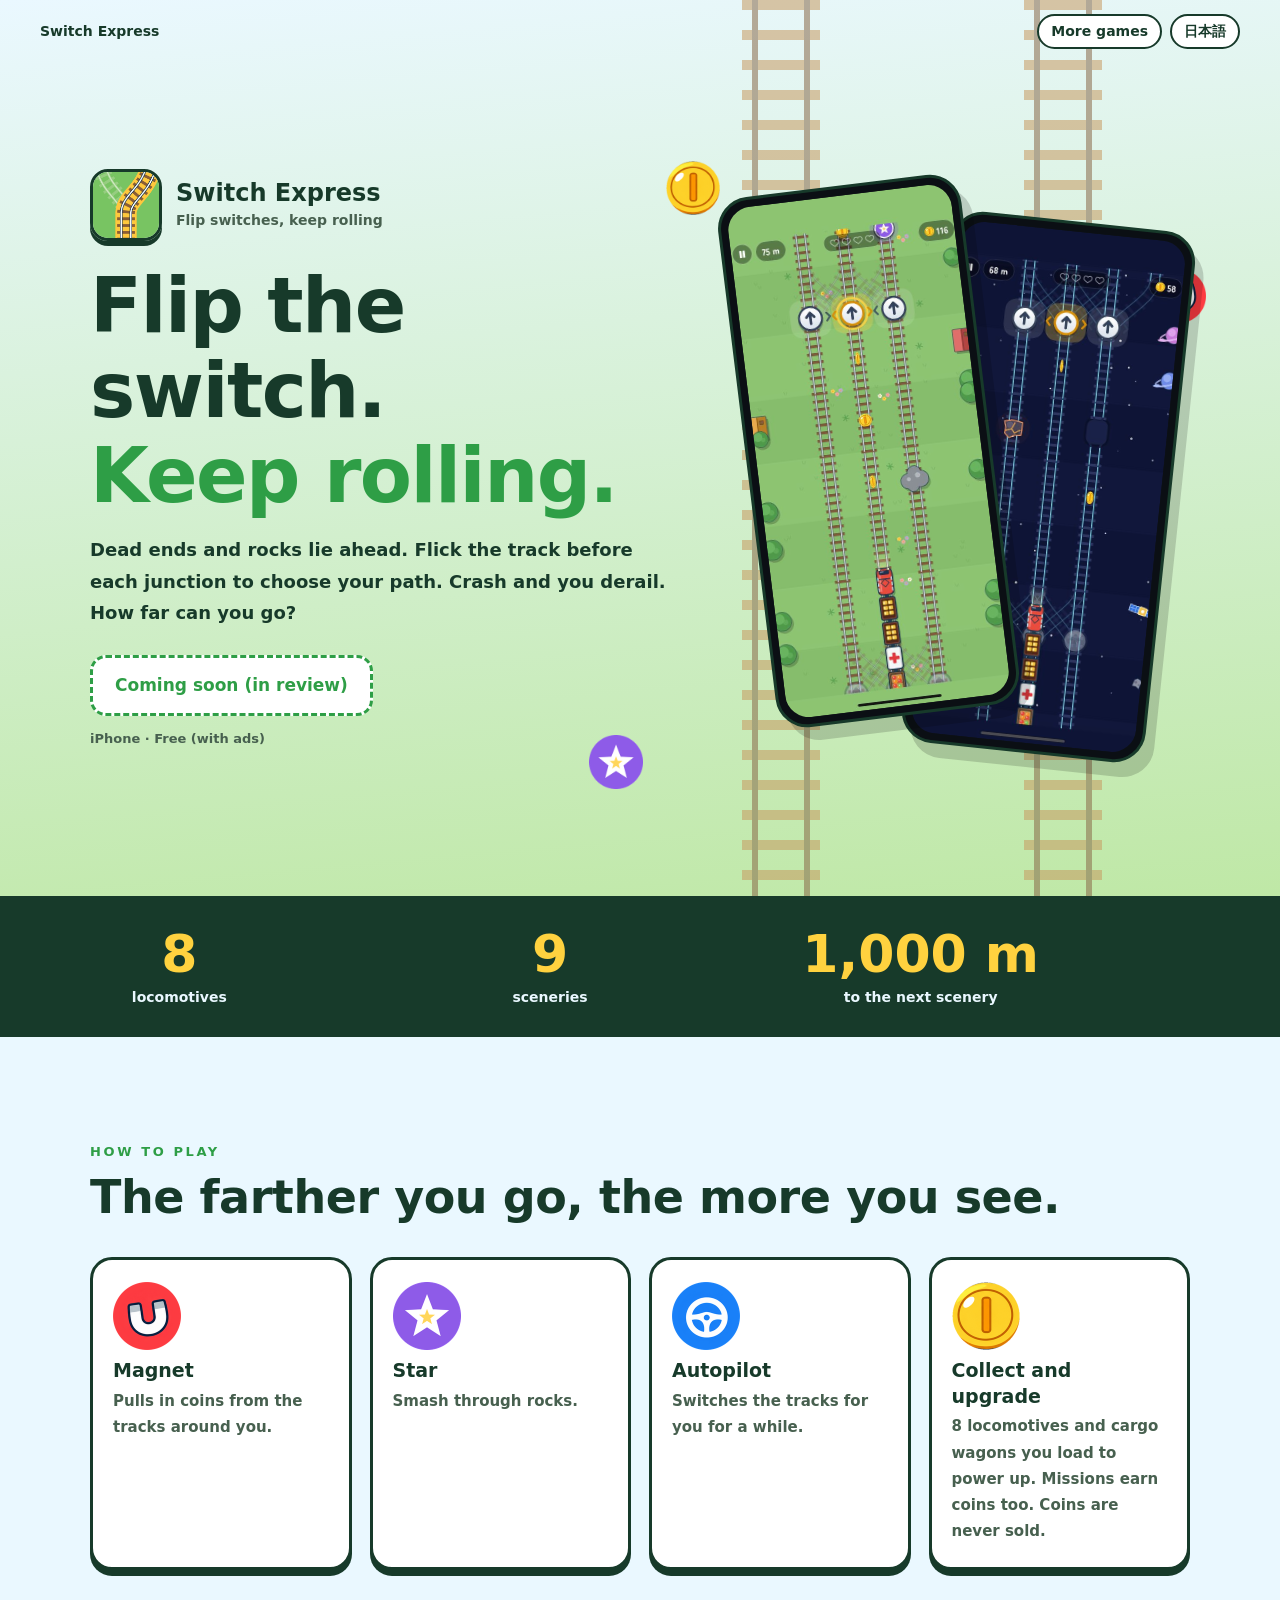
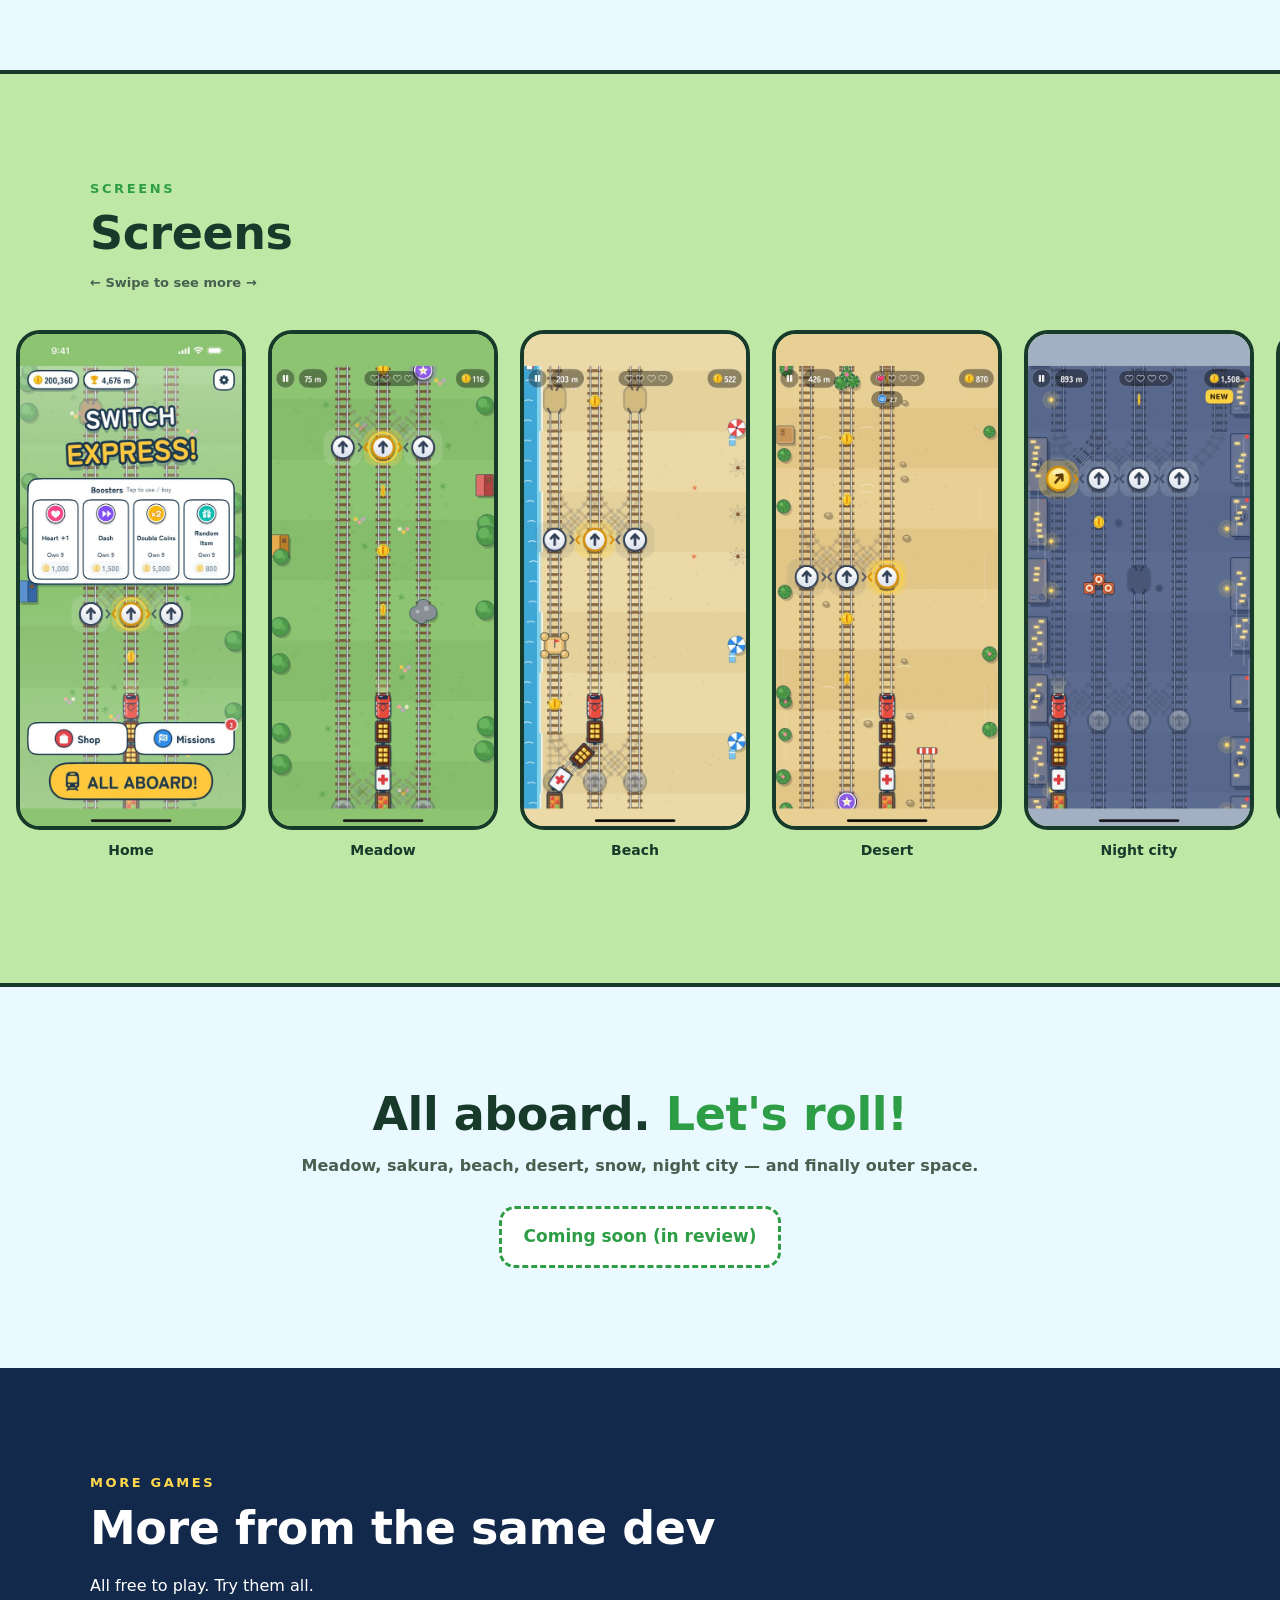
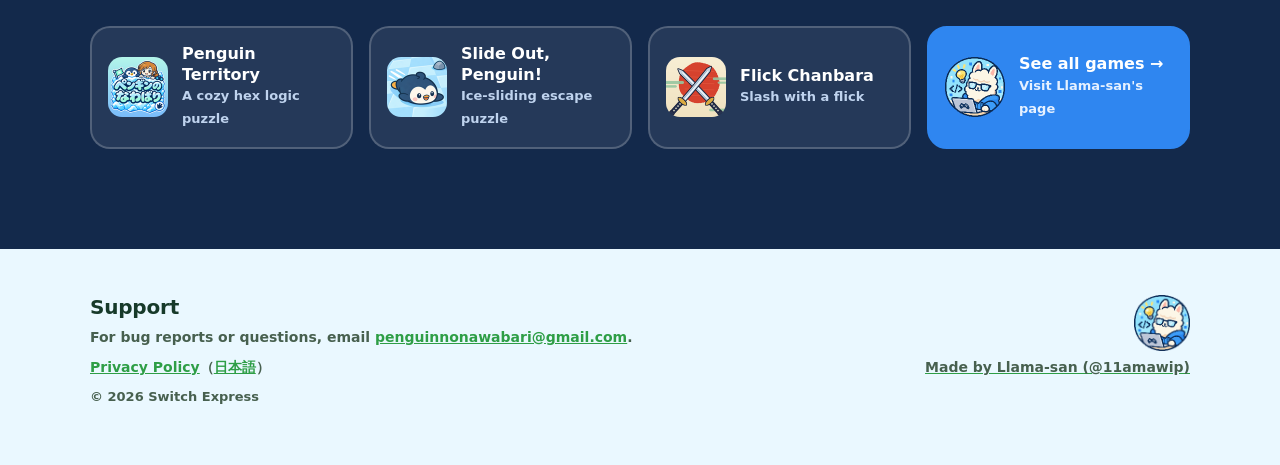
==== en/index.html @ 6a115742 "紹介ページを作り直す（日英・画面ギャラリー・同じ作者のゲーム・X 用カード画像） Co-Authored-By: Claude Opus 5.5 <noreply@anthropic.com>" ====
<!doctype html>
<html lang="en">
<head>
<meta charset="utf-8">
<meta name="viewport" content="width=device-width, initial-scale=1">
<title>Switch Express | Flip switches, keep rolling</title>
<meta name="description" content="Dead ends and rocks lie ahead. Flick the track before each junction to choose your path. Crash and you derail. How far can you go?">
<meta name="theme-color" content="#EAF8FF">
<link rel="icon" href="../lp/icon.png">
<link rel="apple-touch-icon" href="../lp/icon.png">
<link rel="alternate" hreflang="en" href="https://switchingexpress.github.io/en/">
<link rel="alternate" hreflang="ja" href="https://switchingexpress.github.io/">
<link rel="alternate" hreflang="x-default" href="https://switchingexpress.github.io/">
<meta property="og:type" content="website">
<meta property="og:site_name" content="Switch Express">
<meta property="og:url" content="https://switchingexpress.github.io/en/">
<meta property="og:title" content="Switch Express">
<meta property="og:description" content="Dead ends and rocks lie ahead. Flick the track before each junction to choose your path. Crash and you derail. How far can you go?">
<meta property="og:image" content="https://switchingexpress.github.io/lp/ogp-en.png">
<meta property="og:image:alt" content="Switch Express">
<meta name="twitter:card" content="summary_large_image">
<meta name="twitter:site" content="@11amawip">
<link rel="stylesheet" href="../lp.css">
</head>
<body class="app--kirikae">

<header class="top">
  <a href="./">Switch Express</a>
  <nav><a href="#more">More games</a><a href="../" hreflang="ja" lang="ja">日本語</a></nav>
</header>

<section class="hero">
  <div class="motif" aria-hidden="true"><span class="rail" style="--x:58%"></span><span class="rail" style="--x:80%"></span><img class="item" src="../lp/coin.png" alt="" style="--x:52%;--y:18%;--d:0s"><img class="item" src="../lp/item_magnet.png" alt="" style="--x:90%;--y:30%;--d:0.8s"><img class="item" src="../lp/coin.png" alt="" style="--x:70%;--y:70%;--d:1.6s"><img class="item" src="../lp/item_star.png" alt="" style="--x:46%;--y:82%;--d:2.2s"></div>
  <div class="wrap hero__grid">
    <div>
      <div class="id"><img src="../lp/icon.png" alt="" width="256" height="256"><div><b>Switch Express</b><span>Flip switches, keep rolling</span></div></div>
      <h1>Flip the switch.<br><em>Keep rolling.</em></h1>
      <p class="lead">Dead ends and rocks lie ahead. Flick the track before each junction to choose your path. Crash and you derail. How far can you go?</p>
      <span class="soon">Coming soon (in review)</span>
      <p class="note">iPhone · Free (with ads)</p>
    </div>
    <div class="phones">
      <div class="phone phone--a"><img src="../lp/en-2-play.jpg" alt="" width="540" height="1174"></div>
      <div class="phone phone--b"><img src="../lp/en-6-space.jpg" alt="" width="540" height="1174"></div>
    </div>
  </div>
</section>

<div class="stats" aria-label="By the numbers"><ul class="wrap"><li><b>8</b><span>locomotives</span></li><li><b>9</b><span>sceneries</span></li><li><b>1,000 m</b><span>to the next scenery</span></li></ul></div>

<section class="feats">
  <div class="wrap">
    <span class="kicker">HOW TO PLAY</span>
    <h2>The farther you go, the more you see.</h2>
    <div class="feats__grid"><article class="feat"><img class="art" src="../lp/item_magnet.png" alt="" width="68" height="68"><h3>Magnet</h3><p>Pulls in coins from the tracks around you.</p></article><article class="feat"><img class="art" src="../lp/item_star.png" alt="" width="68" height="68"><h3>Star</h3><p>Smash through rocks.</p></article><article class="feat"><img class="art" src="../lp/item_auto.png" alt="" width="68" height="68"><h3>Autopilot</h3><p>Switches the tracks for you for a while.</p></article><article class="feat"><img class="art" src="../lp/coin.png" alt="" width="68" height="68"><h3>Collect and upgrade</h3><p>8 locomotives and cargo wagons you load to power up. Missions earn coins too. Coins are never sold.</p></article></div>
  </div>
</section>

<section class="gallery">
  <div class="wrap"><span class="kicker">SCREENS</span><h2>Screens</h2><p class="hint">← Swipe to see more →</p></div>
  <div class="strip"><figure><img src="../lp/en-1-home.jpg" alt="Home" loading="lazy" width="540" height="1174"><figcaption>Home</figcaption></figure><figure><img src="../lp/en-2-play.jpg" alt="Meadow" loading="lazy" width="540" height="1174"><figcaption>Meadow</figcaption></figure><figure><img src="../lp/en-3-beach.jpg" alt="Beach" loading="lazy" width="540" height="1174"><figcaption>Beach</figcaption></figure><figure><img src="../lp/en-4-desert.jpg" alt="Desert" loading="lazy" width="540" height="1174"><figcaption>Desert</figcaption></figure><figure><img src="../lp/en-5-night.jpg" alt="Night city" loading="lazy" width="540" height="1174"><figcaption>Night city</figcaption></figure><figure><img src="../lp/en-6-space.jpg" alt="Outer space" loading="lazy" width="540" height="1174"><figcaption>Outer space</figcaption></figure><figure><img src="../lp/en-7-shop.jpg" alt="Locomotives" loading="lazy" width="540" height="1174"><figcaption>Locomotives</figcaption></figure></div>
</section>

<section class="again">
  <div class="wrap">
    <h2>All aboard. <em>Let's roll!</em></h2>
    <p>Meadow, sakura, beach, desert, snow, night city — and finally outer space.</p>
    <span class="soon">Coming soon (in review)</span>
  </div>
</section>

<section class="more" id="more">
  <div class="wrap">
    <span class="kicker">MORE GAMES</span>
    <h2>More from the same dev</h2>
    <p>All free to play. Try them all.</p>
    <div class="more__grid"><a class="game" href="https://apps.apple.com/app/id6834334474" rel="noopener"><img src="../lp/game-nawabari.png" alt="" width="120" height="120" loading="lazy"><div><b>Penguin Territory</b><span>A cozy hex logic puzzle</span></div></a><a class="game" href="https://apps.apple.com/app/id6836212165" rel="noopener"><img src="../lp/game-suberidase.png" alt="" width="120" height="120" loading="lazy"><div><b>Slide Out, Penguin!</b><span>Ice-sliding escape puzzle</span></div></a><a class="game" href="https://apps.apple.com/app/id6836707082" rel="noopener"><img src="../lp/game-chanbara.png" alt="" width="120" height="120" loading="lazy"><div><b>Flick Chanbara</b><span>Slash with a flick</span></div></a><a class="game game--hub" href="https://11amawip.github.io/en/"><img src="../lp/avatar.png" alt="" width="120" height="120" loading="lazy"><div><b>See all games →</b><span>Visit Llama-san's page</span></div></a></div>
  </div>
</section>

<footer class="foot">
  <div class="wrap foot__grid">
    <div>
      <h2>Support</h2>
      <p>For bug reports or questions, email <a href="mailto:penguinnonawabari@gmail.com">penguinnonawabari@gmail.com</a>.</p>
      <p><a href="privacy-policy.html">Privacy Policy</a>（<a href="../privacy-policy.html" lang="ja">日本語</a>）</p>
    </div>
    <a class="by" href="https://11amawip.github.io/en/"><img src="../lp/avatar.png" alt="" width="120" height="120" loading="lazy"><p>Made by Llama-san (@11amawip)</p></a>
  </div>
  <div class="wrap"><p class="note">© 2026 Switch Express</p></div>
</footer>

</body>
</html>
---- lp.css ----
/* 各アプリの紹介ページ（共通の骨組み）。色は body.app--<key> の変数だけで変える。
   元: 宣伝/app-sites/lp.css（build.py が各リポジトリへ写す） */
:root { color-scheme: light; }
body.app--chanbara   { --bg:#F8F0E0; --bg2:#EEDDBD; --ink:#1C1612; --muted:#5D5146; --accent:#D8392B; --accent2:#F2B134; --card:#FFFBF2; --line:#1C1612; }
body.app--suberidase { --bg:#EAF7FD; --bg2:#C9ECFA; --ink:#1D3A52; --muted:#4F6A80; --accent:#1E88D9; --accent2:#FFC83D; --card:#FFFFFF; --line:#1D3A52; }
body.app--kirikae    { --bg:#EAF8FF; --bg2:#BFE8A6; --ink:#173A2A; --muted:#47604F; --accent:#2E9E46; --accent2:#FFD23F; --card:#FFFFFF; --line:#173A2A; }

* { box-sizing: border-box; }
html { scroll-behavior: smooth; }
body {
  margin: 0; background: var(--bg); color: var(--ink); line-height: 1.75;
  font-family: "Hiragino Sans", "Hiragino Kaku Gothic ProN", system-ui, -apple-system, "Segoe UI", sans-serif;
  overflow-x: hidden; -webkit-font-smoothing: antialiased;
}
img { max-width: 100%; height: auto; display: block; }
a { color: inherit; }
a:focus-visible { outline: 4px solid var(--accent2); outline-offset: 3px; border-radius: 10px; }
.wrap { width: min(1100px, 100% - 32px); margin-inline: auto; }
h2 { font-size: clamp(28px, 4.4vw, 46px); font-weight: 900; line-height: 1.2; margin: 0 0 10px; letter-spacing: -.01em; }
.kicker { display: inline-block; font-weight: 900; font-size: 13px; letter-spacing: .2em; color: var(--accent); margin-bottom: 6px; }
section { padding: clamp(56px, 8vw, 100px) 0; position: relative; }

/* 上の帯 */
.top {
  position: absolute; inset: 0 0 auto 0; z-index: 5;
  display: flex; justify-content: space-between; align-items: center; gap: 10px;
  padding: 14px clamp(16px, 4vw, 40px); font-weight: 800; font-size: 14px;
}
.top a { text-decoration: none; }
.top nav { display: flex; gap: 8px; }
.top nav a { border: 2px solid var(--line); border-radius: 999px; padding: 3px 12px; background: var(--card); }

/* ヒーロー */
.hero {
  min-height: min(100svh, 920px); display: grid; align-items: center;
  padding: 84px 0 60px; overflow: hidden; isolation: isolate;
  background: linear-gradient(175deg, var(--bg) 0%, var(--bg2) 100%);
  border-bottom: 4px solid var(--line);
}
.hero__grid { display: grid; grid-template-columns: 1.1fr .9fr; gap: clamp(20px, 4vw, 56px); align-items: center; }
.hero__grid > * { min-width: 0; }
.id { display: flex; gap: 14px; align-items: center; }
.id img { width: 72px; height: 72px; border-radius: 18px; border: 3px solid var(--line); box-shadow: 0 5px 0 var(--line); flex: none; }
.id b { display: block; font-size: clamp(19px, 2.4vw, 24px); font-weight: 900; line-height: 1.25; }
.id span { display: block; color: var(--muted); font-weight: 700; font-size: 14px; }
.hero h1 {
  margin: 22px 0 16px; font-size: clamp(38px, 6.4vw, 76px); line-height: 1.12; font-weight: 900; letter-spacing: -.02em;
}
.hero h1 em { font-style: normal; color: var(--accent); }
.hero .lead { margin: 0 0 26px; font-size: clamp(16px, 1.8vw, 18px); font-weight: 600; max-width: 32em; }
.note { margin: 12px 0 0; font-size: 13px; color: var(--muted); font-weight: 600; }

.store {
  display: inline-flex; align-items: center; gap: 10px; white-space: nowrap;
  background: var(--accent2); color: var(--ink); text-decoration: none; font-weight: 900; font-size: 18px;
  padding: 15px 26px; border-radius: 16px; border: 3px solid var(--line);
  box-shadow: 0 6px 0 var(--line); transition: transform .12s, box-shadow .12s;
}
.store:hover { transform: translateY(3px); box-shadow: 0 3px 0 var(--line); }
.store:active { transform: translateY(6px); box-shadow: 0 0 0 var(--line); }
.soon {
  display: inline-block; font-weight: 900; font-size: 17px; padding: 13px 22px; border-radius: 16px;
  border: 3px dashed var(--accent); color: var(--accent); background: var(--card);
}

/* スマホ画面 */
.phones { position: relative; height: clamp(380px, 52vw, 600px); }
.phone {
  position: absolute; width: 52%; max-width: 250px; aspect-ratio: 1206 / 2622;
  border-radius: 32px; padding: 7px; background: #0B0F14; border: 3px solid var(--line);
  box-shadow: 10px 14px 0 rgba(0,0,0,.16);
}
.phone img { width: 100%; height: 100%; object-fit: cover; border-radius: 24px; }
.phone--a { left: 6%; top: 4%; transform: rotate(-7deg); z-index: 2; animation: sway 6s ease-in-out infinite; }
.phone--b { right: 4%; top: 10%; transform: rotate(6deg); animation: sway 6s ease-in-out -3s infinite; }

/* 数字の帯 */
.stats { background: var(--ink); color: var(--bg); padding: 26px 0; }
.stats ul { list-style: none; margin: 0; padding: 0; display: grid; grid-template-columns: repeat(3, 1fr); gap: 12px; text-align: center; }
.stats b { display: block; font-size: clamp(30px, 5vw, 52px); font-weight: 900; line-height: 1.1; color: var(--accent2); }
.stats span { font-weight: 700; font-size: 14px; }

/* 特徴 */
.feats__grid { display: grid; grid-template-columns: repeat(auto-fit, minmax(190px, 1fr)); gap: 18px; margin-top: 32px; }
.feat {
  background: var(--card); border: 3px solid var(--line); border-radius: 22px; padding: 22px 20px;
  box-shadow: 0 6px 0 var(--line); transition: transform .2s;
}
.feat:hover { transform: translateY(-4px) rotate(-.6deg); }
.feat .art { width: 68px; height: 68px; object-fit: contain; margin-bottom: 8px; }
.feat .badge {
  width: 60px; height: 60px; display: grid; place-items: center; margin-bottom: 10px;
  background: var(--accent); color: #fff; font-weight: 900; font-size: 30px; border-radius: 14px;
  border: 3px solid var(--line); transform: rotate(-4deg);
}
.feat h3 { margin: 0 0 4px; font-size: 19px; font-weight: 900; line-height: 1.35; }
.feat p { margin: 0; font-size: 15px; color: var(--muted); font-weight: 600; }

/* 画面ギャラリー（横にすべる） */
.gallery { background: var(--bg2); border-block: 4px solid var(--line); overflow: hidden; }
.strip {
  display: flex; gap: 22px; overflow-x: auto; scroll-snap-type: x mandatory; padding: 26px 16px 20px;
  margin-top: 10px; scrollbar-width: thin;
}
.strip figure { margin: 0; flex: none; width: clamp(170px, 22vw, 230px); scroll-snap-align: center; text-align: center; }
.strip img { border-radius: 24px; border: 4px solid var(--line); background: #0B0F14; aspect-ratio: 1206 / 2622; object-fit: cover; }
.strip figcaption { margin-top: 8px; font-weight: 800; font-size: 14px; }
.hint { font-size: 13px; color: var(--muted); font-weight: 700; margin: 0; }

/* もう一度さそう */
.again { text-align: center; }
.again h2 em { font-style: normal; color: var(--accent); }
.again p { margin: 0 0 26px; font-weight: 600; color: var(--muted); }

/* ほかのゲーム */
.more { background: #13294B; color: #fff; }
.more .kicker { color: #FFD84D; }
.more__grid { display: grid; grid-template-columns: repeat(auto-fit, minmax(230px, 1fr)); gap: 16px; margin-top: 26px; }
.game {
  display: flex; gap: 14px; align-items: center; padding: 16px; border-radius: 20px; text-decoration: none;
  background: rgba(255,255,255,.08); border: 2px solid rgba(255,255,255,.2); transition: transform .15s, background .15s;
}
a.game:hover { transform: translateY(-3px); background: rgba(255,255,255,.14); }
.game img { width: 60px; height: 60px; border-radius: 14px; flex: none; }
.game b { display: block; font-weight: 900; line-height: 1.3; }
.game span { display: block; font-size: 13px; color: #BFD3EE; font-weight: 600; }
.game--hub { background: #2F86F0; border-color: #2F86F0; }
.game--hub span { color: #E6F1FF; }

/* 下 */
.foot { padding: 46px 0 50px; font-size: 14px; }
.foot__grid { display: grid; grid-template-columns: 1fr auto; gap: 18px; align-items: end; }
.foot h2 { font-size: 20px; margin: 0 0 6px; }
.foot p { margin: 0 0 6px; color: var(--muted); font-weight: 600; }
.foot a { color: var(--accent); font-weight: 700; }
.foot .by { text-align: right; }
.foot .by img { width: 56px; margin: 0 0 4px auto; }

/* ---- アプリごとの飾り ---- */
.motif { position: absolute; inset: 0; z-index: -1; pointer-events: none; overflow: hidden; }
/* チャンバラ: 赤い日の丸と、走る斬撃 */
.app--chanbara .motif::before {
  content: ""; position: absolute; right: 6%; top: 12%; width: min(46vw, 520px); aspect-ratio: 1; border-radius: 50%;
  background: radial-gradient(circle at 40% 40%, #E8513F, #C92E22); opacity: .9;
}
.app--chanbara .motif i {
  position: absolute; left: 38%; top: var(--y); width: 90%; height: 6px; background: var(--ink);
  transform: rotate(var(--r)) scaleX(0); transform-origin: left; animation: slash 4.5s cubic-bezier(.7,0,.2,1) var(--d) infinite;
  border-radius: 6px; opacity: .85;
}
/* すべりだせ: 氷のタイル、すべるペンギン */
.app--suberidase .motif {
  background-image:
    linear-gradient(rgba(255,255,255,.7) 2px, transparent 2px),
    linear-gradient(90deg, rgba(255,255,255,.7) 2px, transparent 2px);
  background-size: 64px 64px;
}
.app--suberidase .motif .slider { position: absolute; bottom: 4%; left: 0; width: 100%; height: 90px; }
.app--suberidase .motif .slider img { position: absolute; width: 86px; bottom: 0; }
.app--suberidase .motif .slider .peng { animation: slide 7s cubic-bezier(.5,0,.6,1) infinite; }
.app--suberidase .motif .slider .rock { right: 3%; width: 70px; }
/* 切り替え特急: 縦に流れる線路 */
.app--kirikae .motif .rail {
  position: absolute; top: -10%; bottom: -10%; width: 78px; left: var(--x); opacity: .55;
  background:
    linear-gradient(90deg, transparent 10px, #8A6A4A 10px 16px, transparent 16px 62px, #8A6A4A 62px 68px, transparent 68px),
    repeating-linear-gradient(180deg, #C89B62 0 10px, transparent 10px 30px);
  animation: rail 1.2s linear infinite;
}
.app--kirikae .motif .item { position: absolute; width: 54px; left: var(--x); top: var(--y); animation: bob 3.5s ease-in-out var(--d) infinite; }

/* 動き */
@keyframes sway { 0%,100% { translate: 0 0; } 50% { translate: 0 -12px; } }
@keyframes slash { 0%, 40% { transform: rotate(var(--r)) scaleX(0); opacity: .85; } 55% { transform: rotate(var(--r)) scaleX(1); opacity: .85; } 75%, 100% { transform: rotate(var(--r)) scaleX(1); opacity: 0; } }
@keyframes slide { 0% { left: -100px; } 55% { left: calc(97% - 160px); } 60%, 100% { left: calc(97% - 160px); } }
@keyframes rail { to { background-position: 0 0, 0 30px; } }
@keyframes bob { 0%,100% { transform: translateY(0) rotate(-6deg); } 50% { transform: translateY(-14px) rotate(6deg); } }

@supports (animation-timeline: view()) {
  .feat, .strip figure, .game { animation: rise linear both; animation-timeline: view(); animation-range: entry 0% entry 60%; }
  @keyframes rise { from { transform: translateY(36px); } to { transform: none; } }
}
@media (prefers-reduced-motion: reduce) {
  *, *::before, *::after { animation: none !important; transition: none !important; }
  .app--chanbara .motif i { transform: rotate(var(--r)) scaleX(1); opacity: .5; }
  html { scroll-behavior: auto; }
}

/* スマホ */
@media (max-width: 760px) {
  .hero { min-height: auto; padding-top: 70px; }
  .hero__grid { grid-template-columns: 1fr; }
  .phones { height: 400px; max-width: 360px; width: 100%; margin: 0 auto; }
  .phone { max-width: 175px; }
  .stats ul { gap: 6px; }
  .stats b { font-size: 30px; }
  .stats span { font-size: 12px; display: block; line-height: 1.4; }
  .app--chanbara .motif::before { top: auto; bottom: 4%; right: -14%; width: 86vw; }
  .app--chanbara .motif i { left: 0; width: 120%; top: calc(48% + var(--y) * .5); }
  .foot__grid { grid-template-columns: 1fr; }
  .foot .by { text-align: left; }
  .foot .by img { margin-left: 0; }
  .app--suberidase .motif .slider { display: none; }
  .app--kirikae .motif .item { display: none; }
  .app--kirikae .motif .rail { opacity: .22; }
  .app--kirikae .motif .rail:first-child { left: auto; right: -20px; }
  .app--kirikae .motif .rail:nth-child(2) { display: none; }
}
@media (max-width: 360px) {
  .id img { width: 56px; height: 56px; border-radius: 14px; }
  .store { white-space: normal; font-size: 16px; padding: 12px 16px; }
  .top nav a { padding: 2px 9px; font-size: 12px; }
}
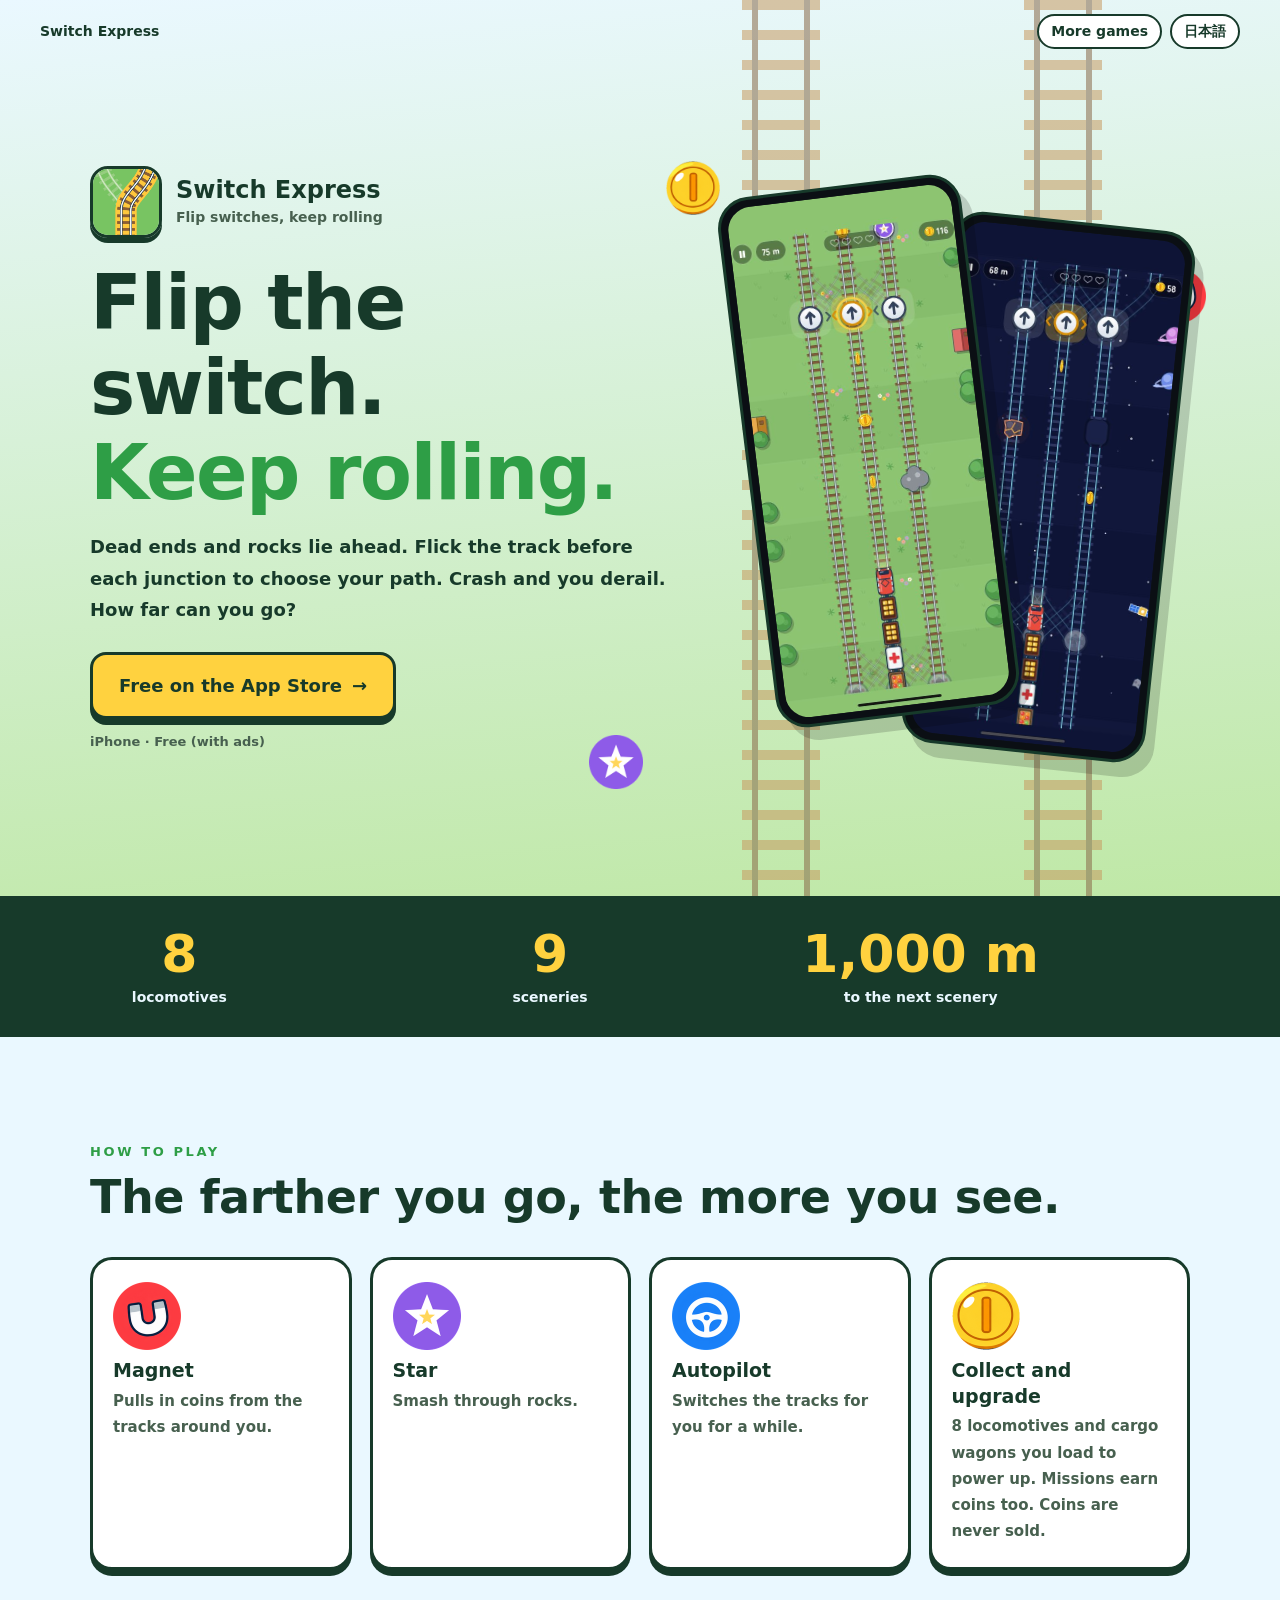
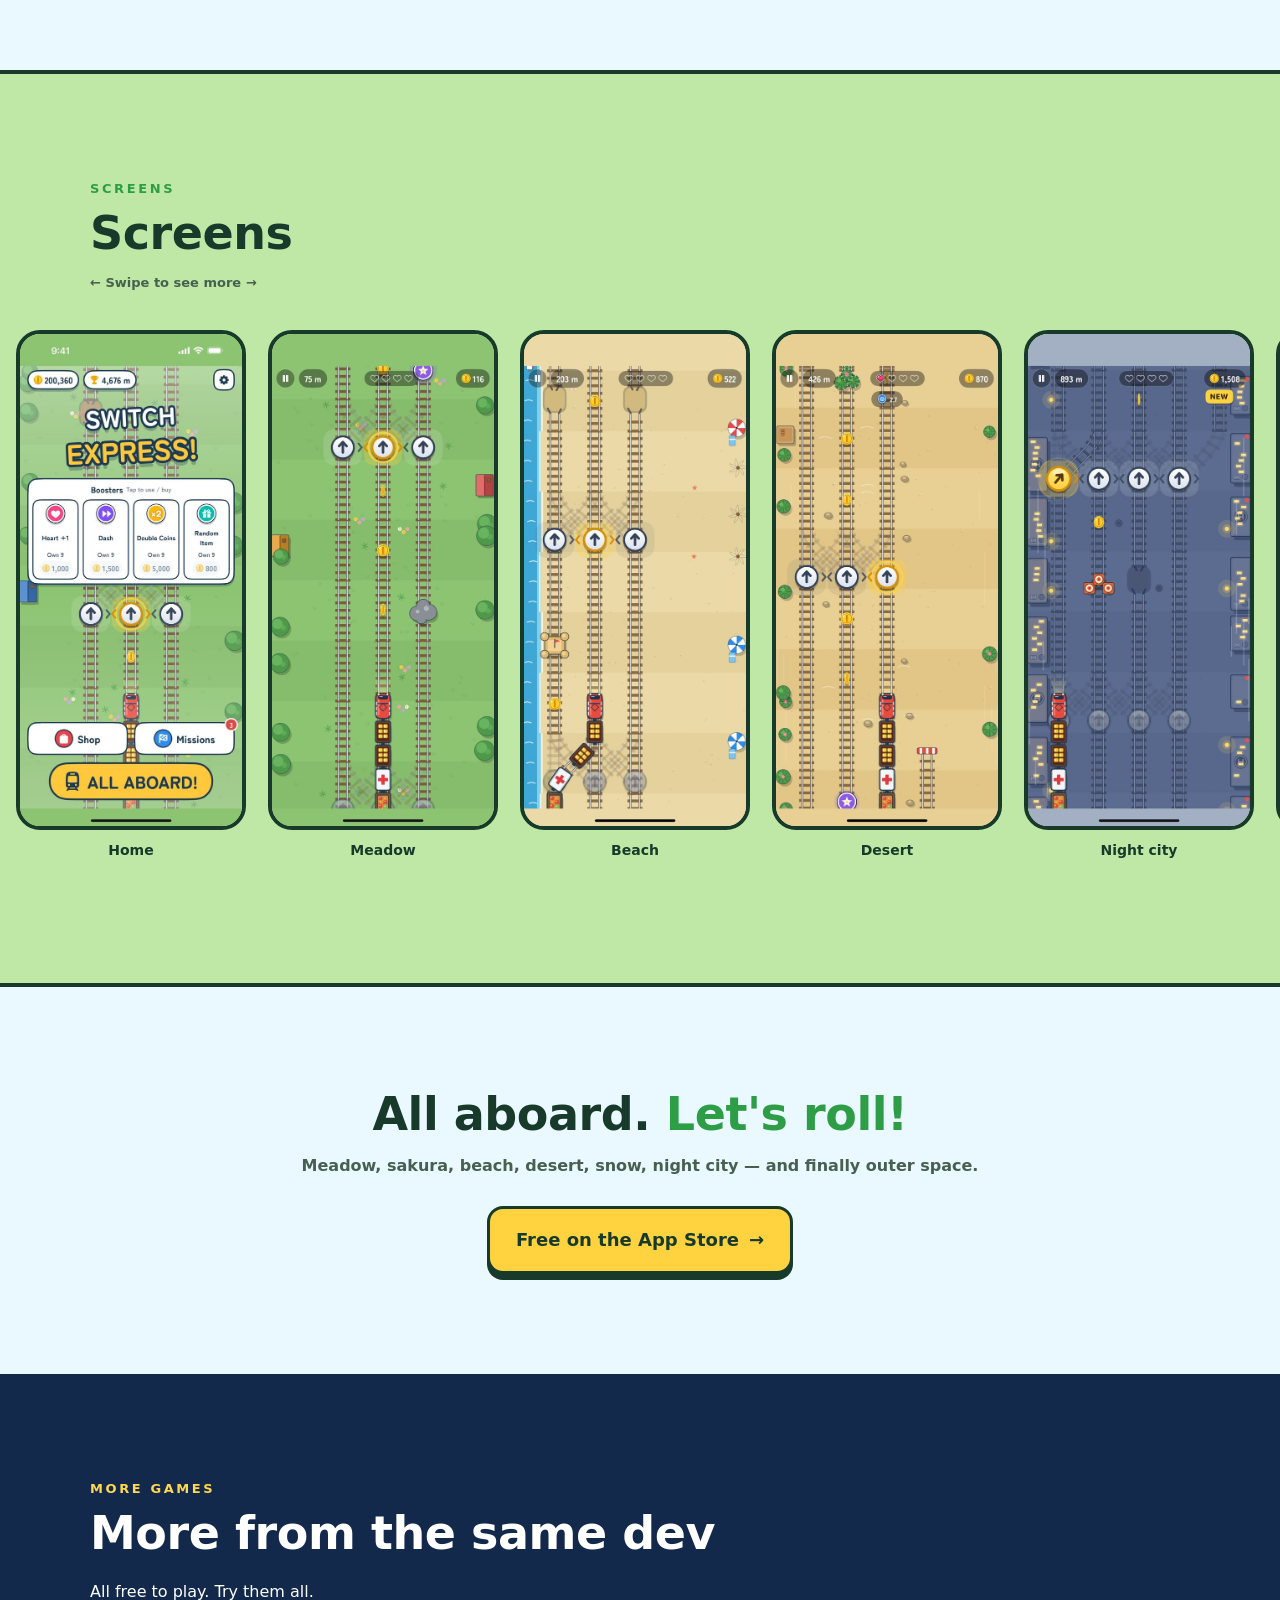
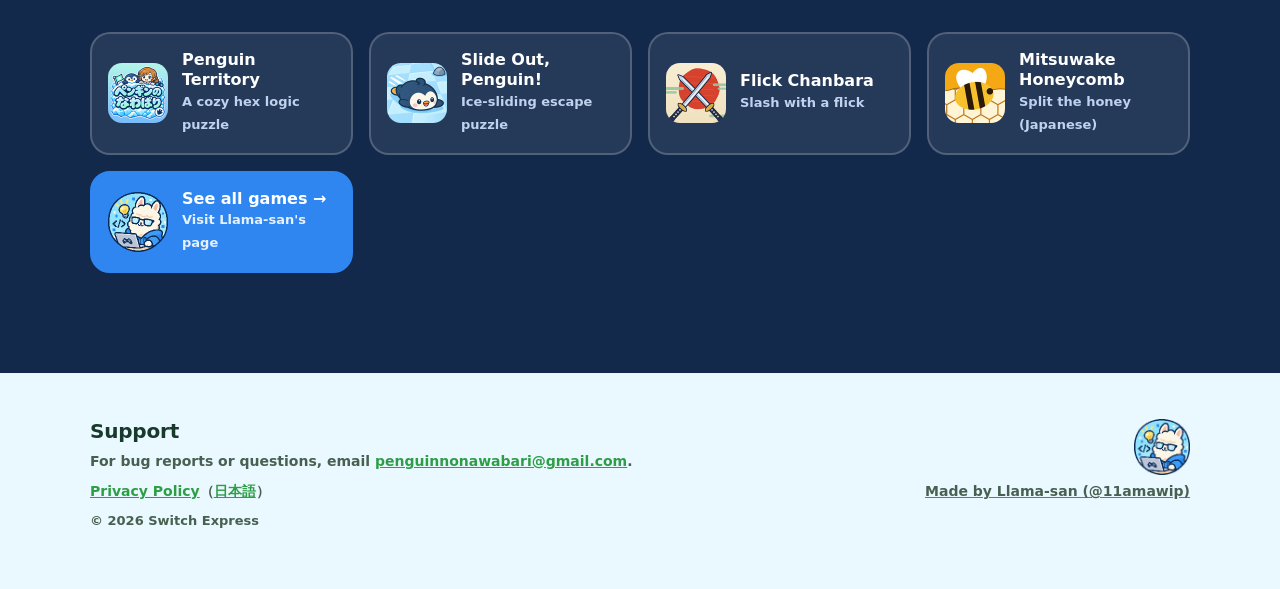
==== commit 24709908: "同じ作者のゲームにみつわけハニカム・切り替え特急の App Store リンクを追加 Co-Authored-By: Claude Fable 5.1 <noreply@anthropic.com>" ====
--- a/en/index.html
+++ b/en/index.html
@@ -36,7 +36,7 @@
       <div class="id"><img src="../lp/icon.png" alt="" width="256" height="256"><div><b>Switch Express</b><span>Flip switches, keep rolling</span></div></div>
       <h1>Flip the switch.<br><em>Keep rolling.</em></h1>
       <p class="lead">Dead ends and rocks lie ahead. Flick the track before each junction to choose your path. Crash and you derail. How far can you go?</p>
-      <span class="soon">Coming soon (in review)</span>
+      <a class="store" href="https://apps.apple.com/app/id6838373254" rel="noopener">Free on the App Store <span aria-hidden="true">→</span></a>
       <p class="note">iPhone · Free (with ads)</p>
     </div>
     <div class="phones">
@@ -65,7 +65,7 @@
   <div class="wrap">
     <h2>All aboard. <em>Let's roll!</em></h2>
     <p>Meadow, sakura, beach, desert, snow, night city — and finally outer space.</p>
-    <span class="soon">Coming soon (in review)</span>
+    <a class="store" href="https://apps.apple.com/app/id6838373254" rel="noopener">Free on the App Store <span aria-hidden="true">→</span></a>
   </div>
 </section>
 
@@ -74,7 +74,7 @@
     <span class="kicker">MORE GAMES</span>
     <h2>More from the same dev</h2>
     <p>All free to play. Try them all.</p>
-    <div class="more__grid"><a class="game" href="https://apps.apple.com/app/id6834334474" rel="noopener"><img src="../lp/game-nawabari.png" alt="" width="120" height="120" loading="lazy"><div><b>Penguin Territory</b><span>A cozy hex logic puzzle</span></div></a><a class="game" href="https://apps.apple.com/app/id6836212165" rel="noopener"><img src="../lp/game-suberidase.png" alt="" width="120" height="120" loading="lazy"><div><b>Slide Out, Penguin!</b><span>Ice-sliding escape puzzle</span></div></a><a class="game" href="https://apps.apple.com/app/id6836707082" rel="noopener"><img src="../lp/game-chanbara.png" alt="" width="120" height="120" loading="lazy"><div><b>Flick Chanbara</b><span>Slash with a flick</span></div></a><a class="game game--hub" href="https://11amawip.github.io/en/"><img src="../lp/avatar.png" alt="" width="120" height="120" loading="lazy"><div><b>See all games →</b><span>Visit Llama-san's page</span></div></a></div>
+    <div class="more__grid"><a class="game" href="https://apps.apple.com/app/id6834334474" rel="noopener"><img src="../lp/game-nawabari.png" alt="" width="120" height="120" loading="lazy"><div><b>Penguin Territory</b><span>A cozy hex logic puzzle</span></div></a><a class="game" href="https://apps.apple.com/app/id6836212165" rel="noopener"><img src="../lp/game-suberidase.png" alt="" width="120" height="120" loading="lazy"><div><b>Slide Out, Penguin!</b><span>Ice-sliding escape puzzle</span></div></a><a class="game" href="https://apps.apple.com/app/id6836707082" rel="noopener"><img src="../lp/game-chanbara.png" alt="" width="120" height="120" loading="lazy"><div><b>Flick Chanbara</b><span>Slash with a flick</span></div></a><a class="game" href="https://apps.apple.com/app/id6838942822" rel="noopener"><img src="../lp/game-honey.png" alt="" width="120" height="120" loading="lazy"><div><b>Mitsuwake Honeycomb</b><span>Split the honey (Japanese)</span></div></a><a class="game game--hub" href="https://11amawip.github.io/en/"><img src="../lp/avatar.png" alt="" width="120" height="120" loading="lazy"><div><b>See all games →</b><span>Visit Llama-san's page</span></div></a></div>
   </div>
 </section>
 
--- a/lp.css
+++ b/lp.css
@@ -3,6 +3,7 @@
 :root { color-scheme: light; }
 body.app--chanbara   { --bg:#F8F0E0; --bg2:#EEDDBD; --ink:#1C1612; --muted:#5D5146; --accent:#D8392B; --accent2:#F2B134; --card:#FFFBF2; --line:#1C1612; }
 body.app--suberidase { --bg:#EAF7FD; --bg2:#C9ECFA; --ink:#1D3A52; --muted:#4F6A80; --accent:#1E88D9; --accent2:#FFC83D; --card:#FFFFFF; --line:#1D3A52; }
+body.app--honey     { --bg:#FFF6DC; --bg2:#FFE3A0; --ink:#242F5C; --muted:#5B6185; --accent:#D97F00; --accent2:#F4A814; --card:#FFFFFF; --line:#242F5C; }
 body.app--kirikae    { --bg:#EAF8FF; --bg2:#BFE8A6; --ink:#173A2A; --muted:#47604F; --accent:#2E9E46; --accent2:#FFD23F; --card:#FFFFFF; --line:#173A2A; }
 
 * { box-sizing: border-box; }
@@ -168,6 +169,19 @@
   animation: rail 1.2s linear infinite;
 }
 .app--kirikae .motif .item { position: absolute; width: 54px; left: var(--x); top: var(--y); animation: bob 3.5s ease-in-out var(--d) infinite; }
+/* みつわけハニカム: ふわふわ浮かぶ六角と、上から垂れる蜜 */
+.app--honey .motif .hex {
+  position: absolute; left: var(--x); top: var(--y); width: var(--s); aspect-ratio: 1 / 1.1547;
+  background: var(--accent2); border: 0; opacity: .5;
+  clip-path: polygon(50% 0, 100% 25%, 100% 75%, 50% 100%, 0 75%, 0 25%);
+  animation: bob 4s ease-in-out var(--d) infinite;
+}
+.app--honey .motif .drip {
+  position: absolute; left: var(--x); top: 0; width: 26px; height: 120px; opacity: .55;
+  background: var(--accent2); border-radius: 0 0 13px 13px; transform-origin: top;
+  animation: drip 4.5s ease-in-out infinite;
+}
+@keyframes drip { 0%,100% { transform: scaleY(.6); } 50% { transform: scaleY(1.15); } }
 
 /* 動き */
 @keyframes sway { 0%,100% { translate: 0 0; } 50% { translate: 0 -12px; } }
@@ -202,6 +216,8 @@
   .foot .by img { margin-left: 0; }
   .app--suberidase .motif .slider { display: none; }
   .app--kirikae .motif .item { display: none; }
+  .app--honey .motif .hex { opacity: .28; }
+  .app--honey .motif .drip { display: none; }
   .app--kirikae .motif .rail { opacity: .22; }
   .app--kirikae .motif .rail:first-child { left: auto; right: -20px; }
   .app--kirikae .motif .rail:nth-child(2) { display: none; }
